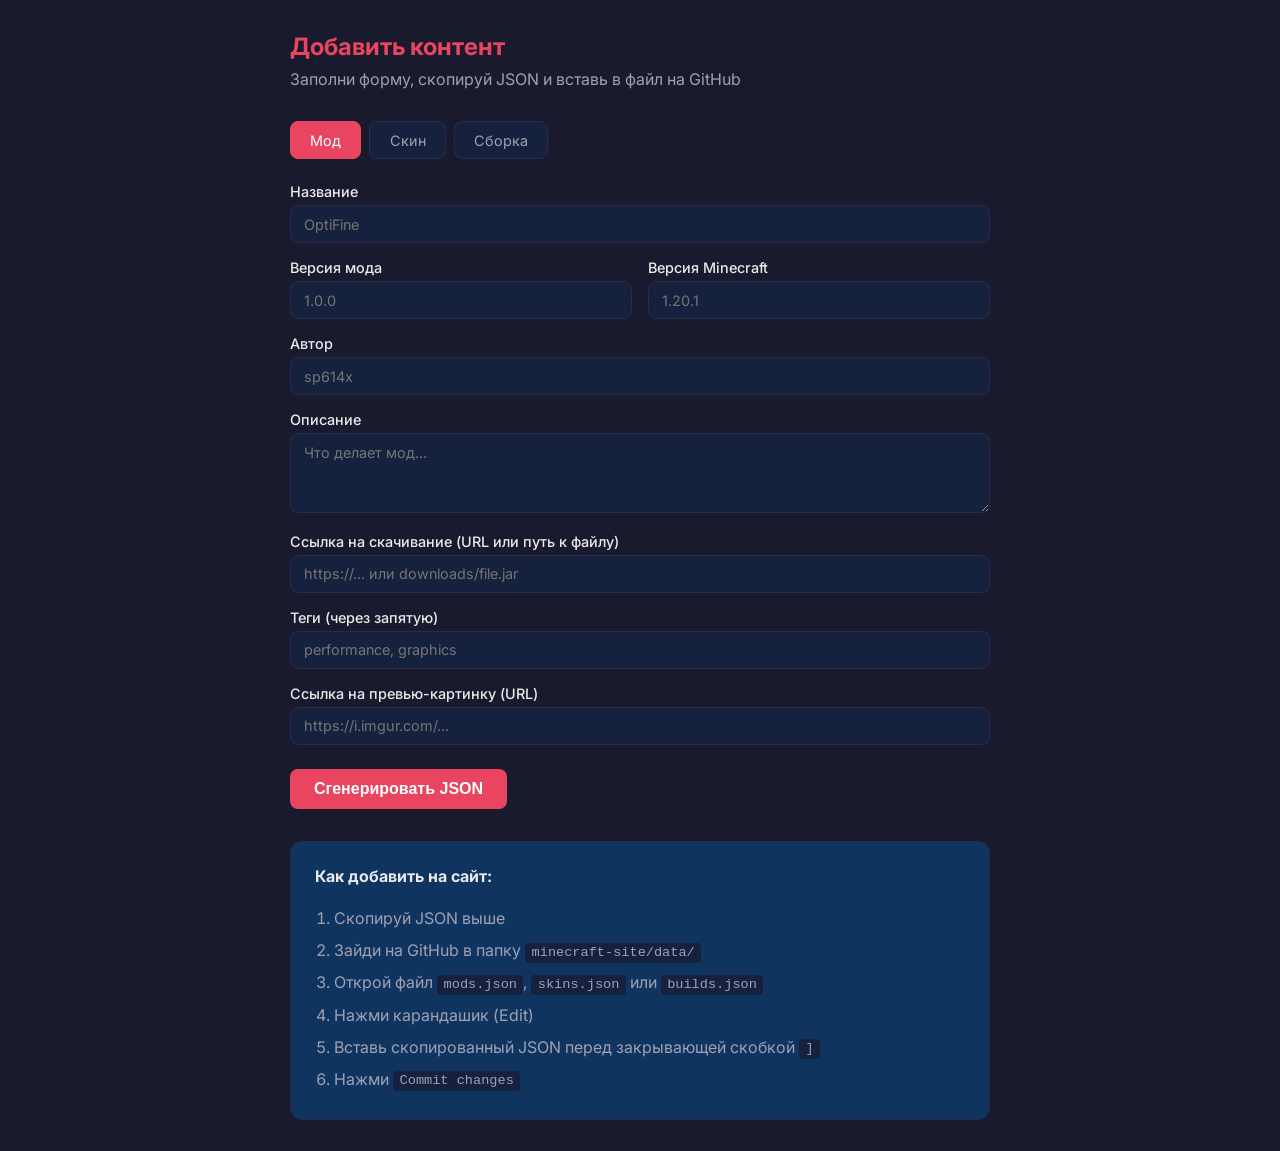
==== admin.html @ 37acbcd5 "Add files via upload" ====
<!DOCTYPE html>
<html lang="ru">
<head>
  <meta charset="UTF-8">
  <meta name="viewport" content="width=device-width, initial-scale=1.0">
  <title>Minecraft Hub - Добавить контент</title>
  <link rel="preconnect" href="https://fonts.googleapis.com">
  <link href="https://fonts.googleapis.com/css2?family=Inter:wght@400;500;600;700&display=swap" rel="stylesheet">
  <style>
    :root {
      --bg: #1a1a2e;
      --bg2: #16213e;
      --card: #0f3460;
      --accent: #e94560;
      --text: #eaeaea;
      --dim: #a0a0b0;
      --border: #2a2a4a;
    }
    * { margin: 0; padding: 0; box-sizing: border-box; }
    body { font-family: 'Inter', sans-serif; background: var(--bg); color: var(--text); min-height: 100vh; padding: 2rem 1rem; }
    .container { max-width: 700px; margin: 0 auto; }
    h1 { font-size: 1.5rem; margin-bottom: 0.5rem; color: var(--accent); }
    .subtitle { color: var(--dim); margin-bottom: 2rem; }
    .tabs { display: flex; gap: 0.5rem; margin-bottom: 1.5rem; flex-wrap: wrap; }
    .tab { padding: 0.6rem 1.2rem; background: var(--bg2); border: 1px solid var(--border); border-radius: 8px; color: var(--dim); cursor: pointer; font-size: 0.9rem; transition: all 0.2s; }
    .tab:hover, .tab.active { background: var(--accent); color: #fff; border-color: var(--accent); }
    .form { display: none; }
    .form.active { display: block; }
    label { display: block; margin-bottom: 1rem; }
    label span { display: block; margin-bottom: 0.3rem; font-weight: 500; font-size: 0.9rem; }
    input, textarea { width: 100%; padding: 0.6rem 0.8rem; background: var(--bg2); border: 1px solid var(--border); border-radius: 8px; color: var(--text); font-family: inherit; font-size: 0.9rem; outline: none; }
    input:focus, textarea:focus { border-color: var(--accent); }
    textarea { min-height: 80px; resize: vertical; }
    .row { display: grid; grid-template-columns: 1fr 1fr; gap: 1rem; }
    button { padding: 0.7rem 1.5rem; background: var(--accent); border: none; border-radius: 8px; color: #fff; font-size: 1rem; font-weight: 600; cursor: pointer; margin-top: 0.5rem; transition: background 0.2s; }
    button:hover { background: #ff6b81; }
    .result { margin-top: 2rem; display: none; }
    .result.active { display: block; }
    .result h2 { font-size: 1.1rem; margin-bottom: 0.8rem; }
    .result-box { background: var(--bg2); border: 1px solid var(--border); border-radius: 8px; padding: 1rem; position: relative; }
    .result-box pre { white-space: pre-wrap; word-break: break-all; font-size: 0.85rem; color: var(--dim); }
    .copy-btn { position: absolute; top: 0.5rem; right: 0.5rem; padding: 0.4rem 0.8rem; background: var(--accent); border: none; border-radius: 6px; color: #fff; font-size: 0.8rem; cursor: pointer; }
    .copy-btn:hover { background: #ff6b81; }
    .instructions { margin-top: 2rem; background: var(--card); border-radius: 12px; padding: 1.5rem; border: 1px solid var(--border); }
    .instructions h2 { font-size: 1rem; margin-bottom: 1rem; }
    .instructions ol { padding-left: 1.2rem; color: var(--dim); line-height: 2; }
    .instructions code { background: var(--bg2); padding: 0.15rem 0.4rem; border-radius: 4px; font-size: 0.85rem; }
  </style>
</head>
<body>
  <div class="container">
    <h1>Добавить контент</h1>
    <p class="subtitle">Заполни форму, скопируй JSON и вставь в файл на GitHub</p>

    <div class="tabs">
      <div class="tab active" onclick="switchTab('mod')">Мод</div>
      <div class="tab" onclick="switchTab('skin')">Скин</div>
      <div class="tab" onclick="switchTab('build')">Сборка</div>
    </div>

    <!-- MOD FORM -->
    <div id="form-mod" class="form active">
      <label><span>Название</span><input type="text" id="mod-name" placeholder="OptiFine"></label>
      <div class="row">
        <label><span>Версия мода</span><input type="text" id="mod-version" placeholder="1.0.0"></label>
        <label><span>Версия Minecraft</span><input type="text" id="mod-mc" placeholder="1.20.1"></label>
      </div>
      <label><span>Автор</span><input type="text" id="mod-author" placeholder="sp614x"></label>
      <label><span>Описание</span><textarea id="mod-desc" placeholder="Что делает мод..."></textarea></label>
      <label><span>Ссылка на скачивание (URL или путь к файлу)</span><input type="text" id="mod-url" placeholder="https://... или downloads/file.jar"></label>
      <label><span>Теги (через запятую)</span><input type="text" id="mod-tags" placeholder="performance, graphics"></label>
      <label><span>Ссылка на превью-картинку (URL)</span><input type="text" id="mod-img" placeholder="https://i.imgur.com/..."></label>
      <button onclick="generateMod()">Сгенерировать JSON</button>
    </div>

    <!-- SKIN FORM -->
    <div id="form-skin" class="form">
      <label><span>Название скина</span><input type="text" id="skin-name" placeholder="Cool Skin"></label>
      <label><span>Ник игрока</span><input type="text" id="skin-username" placeholder="Notch"></label>
      <label><span>UUID игрока</span><input type="text" id="skin-uuid" placeholder="069a79f4-44e9-4726-a5be-fca90e38aaf5"></label>
      <label><span>Автор</span><input type="text" id="skin-author" placeholder="Artist"></label>
      <label><span>Описание</span><textarea id="skin-desc" placeholder="Описание скина..."></textarea></label>
      <button onclick="generateSkin()">Сгенерировать JSON</button>
    </div>

    <!-- BUILD FORM -->
    <div id="form-build" class="form">
      <label><span>Название сборки</span><input type="text" id="build-name" placeholder="Vanilla+ Pack"></label>
      <label><span>Автор</span><input type="text" id="build-author" placeholder="Builder"></label>
      <label><span>Описание</span><textarea id="build-desc" placeholder="Описание сборки..."></textarea></label>
      <div class="row">
        <label><span>Кол-во модов</span><input type="number" id="build-count" placeholder="12"></label>
        <label><span>Ссылка на скачивание</span><input type="text" id="build-url" placeholder="https://..."></label>
      </div>
      <label><span>Теги (через запятую)</span><input type="text" id="build-tags" placeholder="vanilla+, performance"></label>
      <label><span>Ссылка на превью-картинку (URL)</span><input type="text" id="build-img" placeholder="https://i.imgur.com/..."></label>
      <button onclick="generateBuild()">Сгенерировать JSON</button>
    </div>

    <div id="result" class="result">
      <h2>Готовый JSON — скопируй и вставь:</h2>
      <div class="result-box">
        <button class="copy-btn" onclick="copyResult()">Копировать</button>
        <pre id="result-text"></pre>
      </div>
    </div>

    <div class="instructions">
      <h2>Как добавить на сайт:</h2>
      <ol>
        <li>Скопируй JSON выше</li>
        <li>Зайди на GitHub в папку <code>minecraft-site/data/</code></li>
        <li>Открой файл <code>mods.json</code>, <code>skins.json</code> или <code>builds.json</code></li>
        <li>Нажми карандашик (Edit)</li>
        <li>Вставь скопированный JSON перед закрывающей скобкой <code>]</code></li>
        <li>Нажми <code>Commit changes</code></li>
      </ol>
    </div>
  </div>

  <script>
    function switchTab(type) {
      document.querySelectorAll('.tab').forEach(t => t.classList.remove('active'));
      document.querySelectorAll('.form').forEach(f => f.classList.remove('active'));
      document.getElementById('form-' + type).classList.add('active');
      document.getElementById('result').classList.remove('active');
      event.target.classList.add('active');
    }

    function val(id) { return document.getElementById(id).value.trim(); }
    function tags(str) { return str.split(',').map(s => s.trim()).filter(Boolean); }
    function makeId(s) { return s.toLowerCase().replace(/[^a-z0-9]+/g, '-').replace(/^-|-$/g, ''); }

    function showResult(text) {
      document.getElementById('result-text').textContent = text;
      document.getElementById('result').classList.add('active');
      document.getElementById('result').scrollIntoView({ behavior: 'smooth' });
    }

    function generateMod() {
      var name = val('mod-name'); if (!name) return alert('Введите название');
      var obj = {
        id: makeId(name),
        name: name,
        version: val('mod-version') || '1.0.0',
        minecraft_version: val('mod-mc') || '1.20.1',
        description: val('mod-desc') || '',
        author: val('mod-author') || 'Unknown',
        download_url: val('mod-url') || '',
        images: val('mod-img') ? [val('mod-img')] : [],
        tags: tags(val('mod-tags'))
      };
      showResult(JSON.stringify(obj, null, 2));
    }

    function generateSkin() {
      var name = val('skin-name'); if (!name) return alert('Введите название');
      var obj = {
        id: makeId(name),
        name: name,
        username: val('skin-username') || 'Player',
        description: val('skin-desc') || '',
        author: val('skin-author') || 'Unknown',
        uuid: val('skin-uuid') || '',
        images: []
      };
      showResult(JSON.stringify(obj, null, 2));
    }

    function generateBuild() {
      var name = val('build-name'); if (!name) return alert('Введите название');
      var obj = {
        id: makeId(name),
        name: name,
        description: val('build-desc') || '',
        author: val('build-author') || 'Unknown',
        download_url: val('build-url') || '',
        images: val('build-img') ? [val('build-img')] : [],
        mods_count: parseInt(val('build-count')) || 0,
        tags: tags(val('build-tags'))
      };
      showResult(JSON.stringify(obj, null, 2));
    }

    function copyResult() {
      var text = document.getElementById('result-text').textContent;
      navigator.clipboard.writeText(text).then(function() {
        document.querySelector('.copy-btn').textContent = 'Скопировано!';
        setTimeout(function() { document.querySelector('.copy-btn').textContent = 'Копировать'; }, 2000);
      });
    }
  </script>
</body>
</html>
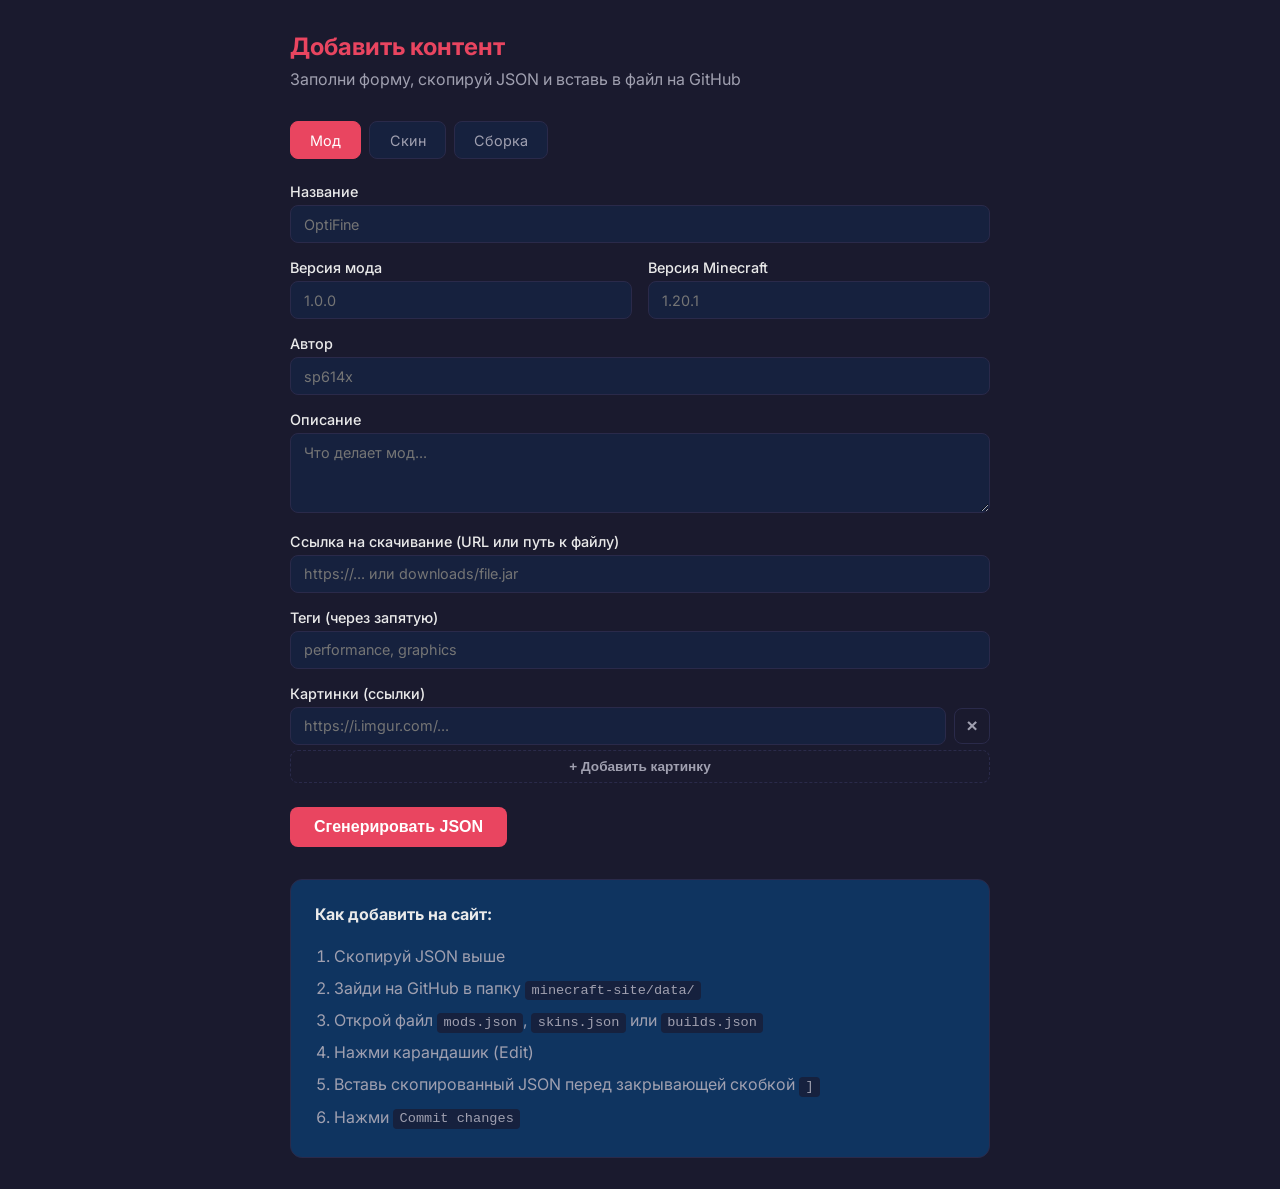
==== commit c355b1e9: "Add files via upload" ====
--- a/admin.html
+++ b/admin.html
@@ -32,6 +32,13 @@
     input:focus, textarea:focus { border-color: var(--accent); }
     textarea { min-height: 80px; resize: vertical; }
     .row { display: grid; grid-template-columns: 1fr 1fr; gap: 1rem; }
+    .img-list { display: flex; flex-direction: column; gap: 0.5rem; }
+    .img-row { display: flex; gap: 0.5rem; align-items: center; }
+    .img-row input { flex: 1; }
+    .img-remove { background: none; border: 1px solid var(--border); color: var(--dim); width: 36px; height: 36px; border-radius: 8px; cursor: pointer; font-size: 1.2rem; padding: 0; display: flex; align-items: center; justify-content: center; margin-top: 0; }
+    .img-remove:hover { border-color: var(--accent); color: var(--accent); background: none; }
+    .add-img { background: none; border: 1px dashed var(--border); color: var(--dim); padding: 0.5rem; border-radius: 8px; cursor: pointer; font-size: 0.85rem; margin-top: 0.3rem; width: 100%; }
+    .add-img:hover { border-color: var(--accent); color: var(--accent); background: none; }
     button { padding: 0.7rem 1.5rem; background: var(--accent); border: none; border-radius: 8px; color: #fff; font-size: 1rem; font-weight: 600; cursor: pointer; margin-top: 0.5rem; transition: background 0.2s; }
     button:hover { background: #ff6b81; }
     .result { margin-top: 2rem; display: none; }
@@ -69,7 +76,12 @@
       <label><span>Описание</span><textarea id="mod-desc" placeholder="Что делает мод..."></textarea></label>
       <label><span>Ссылка на скачивание (URL или путь к файлу)</span><input type="text" id="mod-url" placeholder="https://... или downloads/file.jar"></label>
       <label><span>Теги (через запятую)</span><input type="text" id="mod-tags" placeholder="performance, graphics"></label>
-      <label><span>Ссылка на превью-картинку (URL)</span><input type="text" id="mod-img" placeholder="https://i.imgur.com/..."></label>
+      <label><span>Картинки (ссылки)</span>
+        <div class="img-list" id="mod-images">
+          <div class="img-row"><input type="text" placeholder="https://i.imgur.com/..."><button class="img-remove" onclick="removeImg(this)">&times;</button></div>
+        </div>
+        <button type="button" class="add-img" onclick="addImg('mod-images')">+ Добавить картинку</button>
+      </label>
       <button onclick="generateMod()">Сгенерировать JSON</button>
     </div>
 
@@ -93,7 +105,12 @@
         <label><span>Ссылка на скачивание</span><input type="text" id="build-url" placeholder="https://..."></label>
       </div>
       <label><span>Теги (через запятую)</span><input type="text" id="build-tags" placeholder="vanilla+, performance"></label>
-      <label><span>Ссылка на превью-картинку (URL)</span><input type="text" id="build-img" placeholder="https://i.imgur.com/..."></label>
+      <label><span>Картинки (ссылки)</span>
+        <div class="img-list" id="build-images">
+          <div class="img-row"><input type="text" placeholder="https://i.imgur.com/..."><button class="img-remove" onclick="removeImg(this)">&times;</button></div>
+        </div>
+        <button type="button" class="add-img" onclick="addImg('build-images')">+ Добавить картинку</button>
+      </label>
       <button onclick="generateBuild()">Сгенерировать JSON</button>
     </div>
 
@@ -131,6 +148,29 @@
     function tags(str) { return str.split(',').map(s => s.trim()).filter(Boolean); }
     function makeId(s) { return s.toLowerCase().replace(/[^a-z0-9]+/g, '-').replace(/^-|-$/g, ''); }
 
+    function getImages(containerId) {
+      var imgs = [];
+      document.querySelectorAll('#' + containerId + ' .img-row input').forEach(function(inp) {
+        var v = inp.value.trim();
+        if (v) imgs.push(v);
+      });
+      return imgs;
+    }
+
+    function addImg(containerId) {
+      var row = document.createElement('div');
+      row.className = 'img-row';
+      row.innerHTML = '<input type="text" placeholder="https://i.imgur.com/..."><button class="img-remove" onclick="removeImg(this)">&times;</button>';
+      document.getElementById(containerId).appendChild(row);
+    }
+
+    function removeImg(btn) {
+      var list = btn.closest('.img-list');
+      if (list.children.length > 1) {
+        btn.parentElement.remove();
+      }
+    }
+
     function showResult(text) {
       document.getElementById('result-text').textContent = text;
       document.getElementById('result').classList.add('active');
@@ -147,7 +187,7 @@
         description: val('mod-desc') || '',
         author: val('mod-author') || 'Unknown',
         download_url: val('mod-url') || '',
-        images: val('mod-img') ? [val('mod-img')] : [],
+        images: getImages('mod-images'),
         tags: tags(val('mod-tags'))
       };
       showResult(JSON.stringify(obj, null, 2));
@@ -175,7 +215,7 @@
         description: val('build-desc') || '',
         author: val('build-author') || 'Unknown',
         download_url: val('build-url') || '',
-        images: val('build-img') ? [val('build-img')] : [],
+        images: getImages('build-images'),
         mods_count: parseInt(val('build-count')) || 0,
         tags: tags(val('build-tags'))
       };
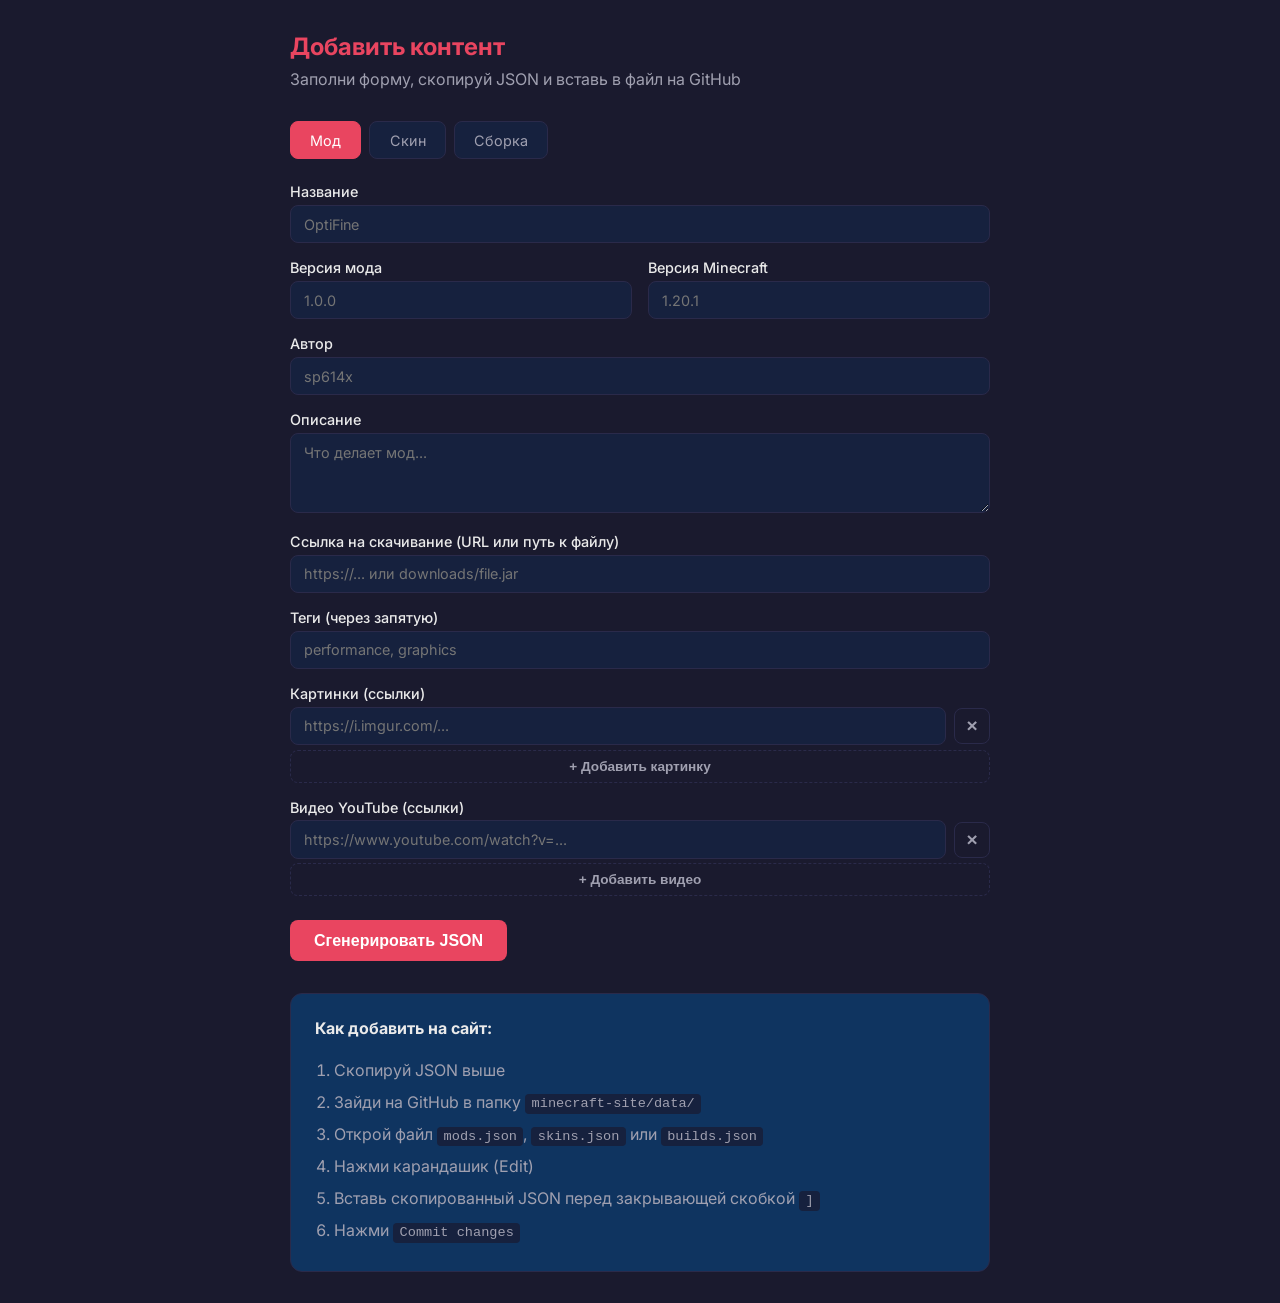
==== commit 5e87e11a: "Add files via upload" ====
--- a/admin.html
+++ b/admin.html
@@ -82,6 +82,12 @@
         </div>
         <button type="button" class="add-img" onclick="addImg('mod-images')">+ Добавить картинку</button>
       </label>
+      <label><span>Видео YouTube (ссылки)</span>
+        <div class="img-list" id="mod-videos">
+          <div class="img-row"><input type="text" placeholder="https://www.youtube.com/watch?v=..."><button class="img-remove" onclick="removeImg(this)">&times;</button></div>
+        </div>
+        <button type="button" class="add-img" onclick="addImg('mod-videos')">+ Добавить видео</button>
+      </label>
       <button onclick="generateMod()">Сгенерировать JSON</button>
     </div>
 
@@ -111,6 +117,12 @@
         </div>
         <button type="button" class="add-img" onclick="addImg('build-images')">+ Добавить картинку</button>
       </label>
+      <label><span>Видео YouTube (ссылки)</span>
+        <div class="img-list" id="build-videos">
+          <div class="img-row"><input type="text" placeholder="https://www.youtube.com/watch?v=..."><button class="img-remove" onclick="removeImg(this)">&times;</button></div>
+        </div>
+        <button type="button" class="add-img" onclick="addImg('build-videos')">+ Добавить видео</button>
+      </label>
       <button onclick="generateBuild()">Сгенерировать JSON</button>
     </div>
 
@@ -188,6 +200,7 @@
         author: val('mod-author') || 'Unknown',
         download_url: val('mod-url') || '',
         images: getImages('mod-images'),
+        videos: getImages('mod-videos'),
         tags: tags(val('mod-tags'))
       };
       showResult(JSON.stringify(obj, null, 2));
@@ -216,6 +229,7 @@
         author: val('build-author') || 'Unknown',
         download_url: val('build-url') || '',
         images: getImages('build-images'),
+        videos: getImages('build-videos'),
         mods_count: parseInt(val('build-count')) || 0,
         tags: tags(val('build-tags'))
       };
